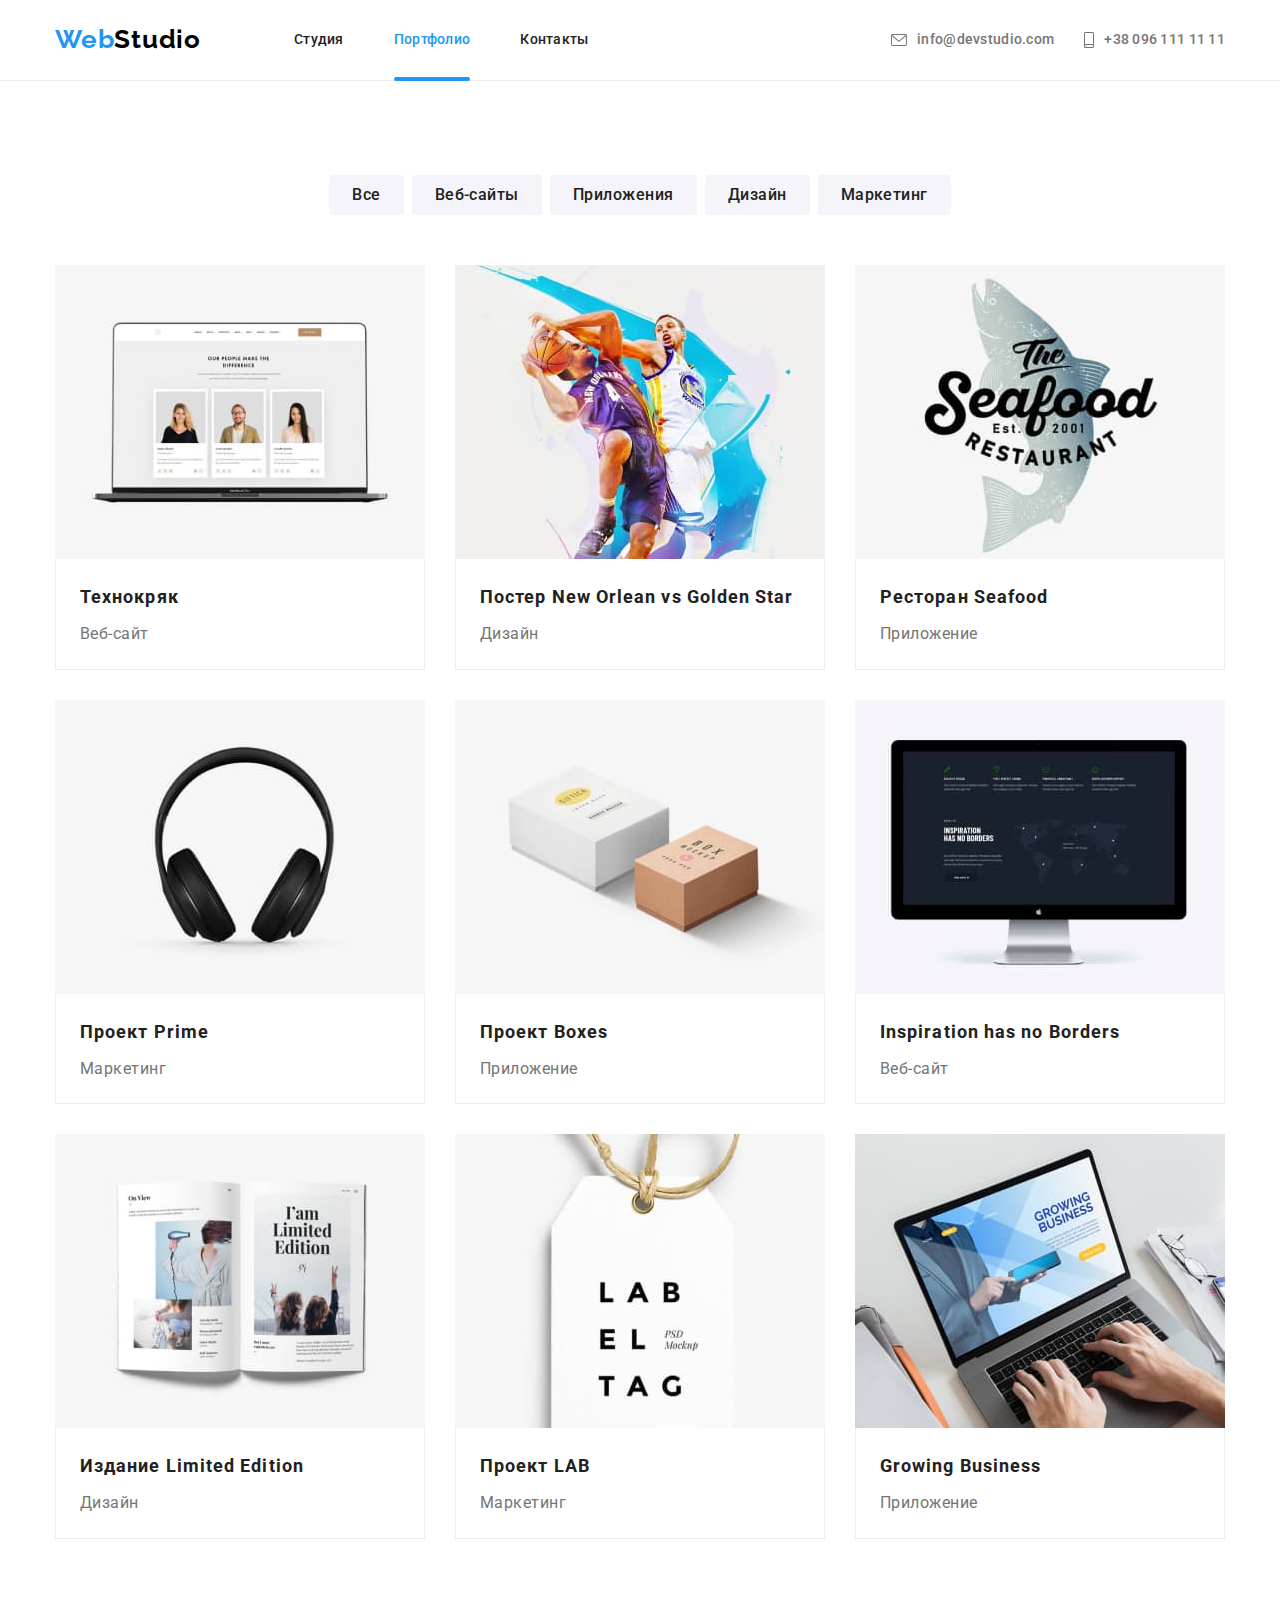
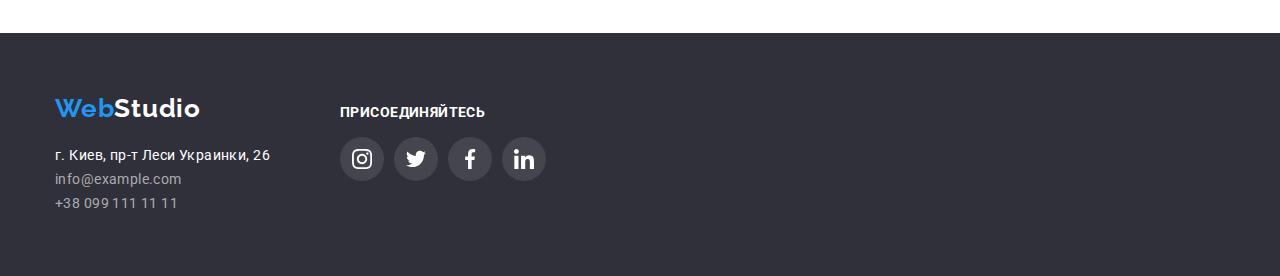
==== portfolio.html @ c2fd263f "Initial commit" ====
<!DOCTYPE html>
<html lang="ru">
  <head>
    <meta charset="UTF-8" />
    <meta http-equiv="X-UA-Compatible" content="IE=edge" />
    <meta name="viewport" content="width=device-width, initial-scale=1.0" />
    <title>Document</title>
    <link rel="preconnect" href="https://fonts.googleapis.com" />
    <link rel="preconnect" href="https://fonts.gstatic.com" crossorigin />
    <link
      href="https://fonts.googleapis.com/css2?family=Raleway:wght@700&family=Roboto:wght@400;500;700;900&display=swap"
      rel="stylesheet"
    />
    <link
      rel="stylesheet"
      href="https://cdn.jsdelivr.net/npm/modern-normalize@1.1.0/modern-normalize.min.css"
    />
    <link rel="stylesheet" href="./css/styles.css" />
  </head>
  <body>
    <!-- Шапка проекта -->
    <header class="header">
      <div class="container site">
        <nav class="site">
          <a class="logo" href=""><span class="logo-primary">Web</span>Studio</a>
          <ul class="site-nav list">
            <li class="item">
              <a class="link" href="./index.html">Студия</a>
            </li>
            <li class="item">
              <a class="link current" href="./portfolio.html">Портфолио</a>
            </li>
            <li class="item">
              <a class="link" href="">Контакты</a>
            </li>
          </ul>
        </nav>
        <ul class="contacts-header list">
          <li class="item">
            <a class="contact link" href="mailto:info@devstudio.com">
              <svg class="icon-header" width="16" height="12">
                <use href="./images/st1/symbol-defs.svg#icon-envelope"></use>
              </svg>
              info@devstudio.com</a
            >
          </li>
          <li class="item">
            <a class="contact link" href="tel:+380961111111">
              <svg class="icon-header" width="10" height="16">
                <use href="./images/st1/symbol-defs.svg#icon-smartphone"></use>
              </svg>
              +38 096 111 11 11</a
            >
          </li>
        </ul>
      </div>
    </header>
    <!-- Тело проекта -->
    <main class="gallery">
      <!--Навигация -->
      <section class="portfoli section">
        <div class="container">
          <ul class="gallery-navigation list">
            <li class="gallery-li">
              <button class="gallery-button here" type="button">Все</button>
            </li>
            <li class="gallery-li">
              <button class="gallery-button" type="button">Веб-сайты</button>
            </li>
            <li class="gallery-li">
              <button class="gallery-button" type="button">Приложения</button>
            </li>
            <li class="gallery-li"><button class="gallery-button" type="button">Дизайн</button></li>
            <li class="gallery-li">
              <button class="gallery-button" type="button">Маркетинг</button>
            </li>
          </ul>

          <!-- Портфолио -->
          <ul class="portfoli-list list">
            <li class="portfoli-items">
              <a class="portfoli-link" href="">
                <div class="portfoli-thumb">
                  <img
                    class="portfoli-img"
                    src="./images/st2/portfolio/img1.jpg"
                    width="370"
                    height="294"
                    alt="Технокряк"
                  />
                  <p class="portfoli-descr">
                    Ресурс предлагает комплексные предложения с разным уровнем функционала и
                    сервисов. Все это позволит посетителю получить исчерпывающие сведения о компании
                    или частном лице.
                  </p>
                </div>
                <div class="portfoli-conteiner">
                  <h2 class="portfoli-title">Технокряк</h2>
                  <p class="portfoli-text">Веб-сайт</p>
                </div>
              </a>
            </li>
            <li class="portfoli-items">
              <a class="portfoli-link" href="">
                <div class="portfoli-thumb">
                  <img
                    class="portfoli-img"
                    src="./images/st2/portfolio/img2.jpg"
                    width="370"
                    height="294"
                    alt="Постер New Orlean vs Golden Star"
                  />
                  <p class="portfoli-descr">
                    Ресурс предлагает комплексные предложения с разным уровнем функционала и
                    сервисов. Все это позволит посетителю получить исчерпывающие сведения о компании
                    или частном лице.
                  </p>
                </div>
                <div class="portfoli-conteiner">
                  <h2 class="portfoli-title">Постер New Orlean vs Golden Star</h2>
                  <p class="portfoli-text">Дизайн</p>
                </div>
              </a>
            </li>
            <li class="portfoli-items">
              <a class="portfoli-link" href="">
                <div class="portfoli-thumb">
                  <img
                    class="portfoli-img"
                    src="./images/st2/portfolio/img3.jpg"
                    width="370"
                    height="294"
                    alt="Ресторан Seafood"
                  />
                  <p class="portfoli-descr">
                    Ресурс предлагает комплексные предложения с разным уровнем функционала и
                    сервисов. Все это позволит посетителю получить исчерпывающие сведения о компании
                    или частном лице.
                  </p>
                </div>
                <div class="portfoli-conteiner">
                  <h2 class="portfoli-title">Ресторан Seafood</h2>
                  <p class="portfoli-text">Приложение</p>
                </div>
              </a>
            </li>
            <li class="portfoli-items">
              <a class="portfoli-link" href="">
                <div class="portfoli-thumb">
                  <img
                    class="portfoli-img"
                    src="./images/st2/portfolio/img4.jpg"
                    width="370"
                    height="294"
                    alt="Проект Prime"
                  />
                  <p class="portfoli-descr">
                    Ресурс предлагает комплексные предложения с разным уровнем функционала и
                    сервисов. Все это позволит посетителю получить исчерпывающие сведения о компании
                    или частном лице.
                  </p>
                </div>
                <div class="portfoli-conteiner">
                  <h2 class="portfoli-title">Проект Prime</h2>
                  <p class="portfoli-text">Маркетинг</p>
                </div>
              </a>
            </li>
            <li class="portfoli-items">
              <a class="portfoli-link" href="">
                <div class="portfoli-thumb">
                  <img
                    class="portfoli-img"
                    src="./images/st2/portfolio/img5.jpg"
                    width="370"
                    height="294"
                    alt="Проект Boxes"
                  />
                  <p class="portfoli-descr">
                    Ресурс предлагает комплексные предложения с разным уровнем функционала и
                    сервисов. Все это позволит посетителю получить исчерпывающие сведения о компании
                    или частном лице.
                  </p>
                </div>
                <div class="portfoli-conteiner">
                  <h2 class="portfoli-title">Проект Boxes</h2>
                  <p class="portfoli-text">Приложение</p>
                </div>
              </a>
            </li>
            <li class="portfoli-items">
              <a class="portfoli-link" href="">
                <div class="portfoli-thumb">
                  <img
                    class="portfoli-img"
                    src="./images/st2/portfolio/img6.jpg"
                    width="370"
                    height="294"
                    alt="Inspiration has no Borders"
                  />
                  <p class="portfoli-descr">
                    Ресурс предлагает комплексные предложения с разным уровнем функционала и
                    сервисов. Все это позволит посетителю получить исчерпывающие сведения о компании
                    или частном лице.
                  </p>
                </div>
                <div class="portfoli-conteiner">
                  <h2 class="portfoli-title">Inspiration has no Borders</h2>
                  <p class="portfoli-text">Веб-сайт</p>
                </div>
              </a>
            </li>
            <li class="portfoli-items">
              <a class="portfoli-link" href="">
                <div class="portfoli-thumb">
                  <img
                    class="portfoli-img"
                    src="./images/st2/portfolio/img7.jpg"
                    width="370"
                    height="294"
                    alt="Издание Limited Edition"
                  />
                  <p class="portfoli-descr">
                    Ресурс предлагает комплексные предложения с разным уровнем функционала и
                    сервисов. Все это позволит посетителю получить исчерпывающие сведения о компании
                    или частном лице.
                  </p>
                </div>
                <div class="portfoli-conteiner">
                  <h2 class="portfoli-title">Издание Limited Edition</h2>
                  <p class="portfoli-text">Дизайн</p>
                </div>
              </a>
            </li>
            <li class="portfoli-items">
              <a class="portfoli-link" href="">
                <div class="portfoli-thumb">
                  <img
                    class="portfoli-img"
                    src="./images/st2/portfolio/img8.jpg"
                    width="370"
                    height="294"
                    alt="Проект LAB"
                  />
                  <p class="portfoli-descr">
                    Ресурс предлагает комплексные предложения с разным уровнем функционала и
                    сервисов. Все это позволит посетителю получить исчерпывающие сведения о компании
                    или частном лице.
                  </p>
                </div>
                <div class="portfoli-conteiner">
                  <h2 class="portfoli-title">Проект LAB</h2>
                  <p class="portfoli-text">Маркетинг</p>
                </div>
              </a>
            </li>
            <li class="portfoli-items">
              <a class="portfoli-link" href="">
                <div class="portfoli-thumb">
                  <img
                    class="portfoli-img"
                    src="./images/st2/portfolio/img9.jpg"
                    width="370"
                    height="294"
                    alt="Growing Business"
                  />
                  <p class="portfoli-descr">
                    Ресурс предлагает комплексные предложения с разным уровнем функционала и
                    сервисов. Все это позволит посетителю получить исчерпывающие сведения о компании
                    или частном лице.
                  </p>
                </div>
                <div class="portfoli-conteiner">
                  <h2 class="portfoli-title">Growing Business</h2>
                  <p class="portfoli-text">Приложение</p>
                </div>
              </a>
            </li>
          </ul>
        </div>
      </section>
    </main>
    <!-- Подвал проекта -->
    <footer class="footer">
      <div class="container">
        <div class="footer-list">
          <a class="logo-secondary" href=""><span class="logo-primary">Web</span>Studio</a>
          <address class="contacts-footer">
            <ul class="contacts-footer-list list">
              <li>
                <a class="address-link" href="" target="_blank" rel="noopener noreferrer"
                  >г. Киев, пр-т Леси Украинки, 26
                </a>
              </li>
              <li><a class="link" href="mailtoinfo@example.com">info@example.com</a></li>
              <li><a class="link" href="tel:+380991111111">+38 099 111 11 11</a></li>
            </ul>
          </address>
        </div>
        <div class="footer-list">
          <h3 class="socials-title">присоединяйтесь</h3>
          <ul class="socials-media list">
            <li class="socials-item">
              <a class="socials-link" href="">
                <svg class="socials-icons" width="20" height="20">
                  <use href="./images/st1/symbol-defs.svg#icon-instagram"></use>
                </svg>
              </a>
            </li>
            <li class="socials-item">
              <a class="socials-link" href="">
                <svg class="socials-icons" width="20" height="20">
                  <use href="./images/st1/symbol-defs.svg#icon-twitter"></use>
                </svg>
              </a>
            </li>
            <li class="socials-item">
              <a class="socials-link" href="">
                <svg class="socials-icons" width="20" height="20">
                  <use href="./images/st1/symbol-defs.svg#icon-facebook"></use>
                </svg>
              </a>
            </li>
            <li class="socials-item">
              <a class="socials-link" href="">
                <svg class="socials-icons" width="20" height="20">
                  <use href="./images/st1/symbol-defs.svg#icon-linkedin"></use>
                </svg>
              </a>
            </li>
          </ul>
        </div>
      </div>
    </footer>
  </body>
</html>
---- css/styles.css ----
/* font-family: 'Raleway', sans-serif;
font-family: 'Roboto', sans-serif; */

:root {
  --primary-text-color: #757575;
  --title-text-color: #212121;
  --hidden-text-color: #ffffff;
  --visible-text-color: #000000;
  --overlay-text-color: rgba(255, 255, 255, 0.6);

  --accent-color: #2196f3;
  --accent-active-color: #188ce8;
  --portfoli-conteiner: #eeeeee;

  --first-bg-color: #2f303a;
  --second-bg-color: #f5f4fa;

  --primary-icon-color: #afb1b8;
  --overlay-icon-color: rgba(255, 255, 255, 0.1);

  --animation-hover: 250ms cubic-bezier(0.4, 0, 0.2, 1);
}

img {
  display: block;
}
.list {
  list-style: none;
}

h1,
h2,
h3,
h4,
h5,
h6,
ul,
p {
  padding: 0;
  margin: 0;
}
a {
  text-decoration: none;
}

body {
  font-family: 'Roboto', sans-serif;
  font-size: 14px;
  color: var(--primary-text-color);
}
.container {
  width: 1200px;
  padding-left: 15px;
  padding-right: 15px;
  margin-left: auto;
  margin-right: auto;
}
.section {
  padding-top: 94px;
  padding-bottom: 94px;
}

/* header */

.header {
  display: flex;
  background: #ffffff;
  border-bottom: 1px solid #ececec;
}

.site {
  display: flex;
  align-items: center;
  height: 100%;
}

.header-container {
  display: flex;
  justify-content: space-between;
  align-items: center;
}

.logo {
  font-family: 'Raleway', sans-serif;
  font-weight: 700;
  font-size: 26px;
  line-height: 1.2;
  letter-spacing: 0.03em;
  color: var(--visible-text-color);
}

.logo-primary {
  color: var(--accent-color);
}
.logo-secondary {
  font-family: 'Raleway', sans-serif;
  font-weight: 700;
  font-size: 26px;
  line-height: 1.19;
  letter-spacing: 0.03em;
  color: var(--hidden-text-color);
}

/* site-nav */
.site-nav {
  display: flex;
  align-items: center;
  justify-content: flex-start;
  box-sizing: content-box;
  height: 100%;
  margin-left: 93px;
}

.site-nav .item + .item {
  margin-left: 50px;
}

.site-nav .link {
  display: flex;
  padding-top: 32px;
  padding-bottom: 32px;
  color: var(--title-text-color);
  font-weight: 500;
  line-height: 1.14;
  letter-spacing: 0.02em;

  transition: color var(--animation-hover);
}

.site-nav .link {
  position: relative;
}

.site-nav .link:hover,
.site-nav .link:focus {
  color: var(--accent-color);
}

.site-nav .link.current {
  color: var(--accent-color);
}

.current:after {
  position: absolute;
  content: '';
  left: 0;
  bottom: -1px;
  display: block;
  width: 100%;
  height: 4px;
  background: var(--accent-color);
  border-radius: 2px;
}

.contacts-header {
  display: flex;
  margin-left: auto;
}

.contact {
  display: inline-flex;
  justify-content: center;
  align-items: center;
}

.contacts-header .item {
  display: flex;
}

.icon-header {
  margin-right: 10px;
  background-repeat: no-repeat;
  background-position: center;
  background-size: contain;
  fill: var(--primary-text-color);
  cursor: pointer;
  transition: fill var(--animation-hover);
}

.item:hover .icon-header,
.item:focus .icon-header {
  fill: var(--accent-color);
}

.item-envelope {
  margin-right: 30px;
}

.contacts-header .item + .item {
  margin-left: 30px;
}
.contacts-header .item {
  display: block;
}

.contacts-header .link {
  font-weight: 500;
  line-height: 1.14;
  letter-spacing: 0.02em;
  padding-top: 32px;
  padding-bottom: 32px;
  color: var(--primary-text-color);
  transition: color var(--animation-hover);
}

.contacts-header .link:hover,
.contacts-header .link:focus {
  color: var(--accent-color);
}

/* hero */
.hero {
  max-width: 1600px;
  height: 600px;
  margin-left: auto;
  margin-right: auto;
  padding-top: 200px;
  padding-bottom: 200px;
  text-align: center;
  background-color: var(--first-bg-color);
  background-image: linear-gradient(to right, rgba(47, 48, 58, 0.4), rgba(47, 48, 58, 0.4)),
    url(../images/st1/hero/hero.jpg);
  background-repeat: no-repeat;
  background-position: center;
  background-size: cover;
}

.hero-title {
  width: 696px;
  margin-left: auto;
  margin-right: auto;
  margin-bottom: 30px;
  color: var(--hidden-text-color);
  font-weight: 900;
  font-size: 44px;
  line-height: 1.36;
  letter-spacing: 0.06em;
  text-transform: uppercase;
}

/* button */
.hero-button {
  display: inline-block;
  border: 1px solid transparent;
  border-radius: 4px;
  padding: 10px 32px;
  min-width: 200px;

  color: var(--hidden-text-color);
  background-color: var(--accent-color);

  font-weight: 700;
  font-size: 16px;
  line-height: 1.88;
  align-items: center;
  text-align: center;
  letter-spacing: 0.06em;
  transition: background-color var(--animation-hover);
}

.hero-button:hover,
.hero-button:focus {
  background-color: var(--accent-active-color);
}

/* feature */
.feature-list {
  display: flex;
  flex-wrap: wrap;
  justify-content: space-between;
}

.feature-items {
  width: 270px;
  margin-right: 30px;
}

.feature-items:nth-child(4n) {
  margin-right: 0px;
}

.feature-items .badge {
  display: flex;
  align-items: center;
  justify-content: center;
  min-width: 270px;
  min-height: 120px;
  margin-bottom: 30px;
  background: var(--second-bg-color);
  border-radius: 4px;
}

.feature .feature-title {
  margin-bottom: 10px;
  font-weight: 700;
  font-size: 14px;
  line-height: 1.14;
  letter-spacing: 0.03em;
  text-transform: uppercase;
  color: var(--title-text-color);
}

.feature .feature-text {
  font-weight: 400;
  line-height: 1.71;
  letter-spacing: 0.03em;
}
/* activity */

.activity {
  padding-bottom: 94px;
}

.activity-title {
  margin-bottom: 50px;
  font-weight: 700;
  font-size: 36px;
  line-height: 1.17;
  text-align: center;
  letter-spacing: 0.03em;
  color: var(--title-text-color);
}
.activity-list {
  display: flex;
  flex-wrap: wrap;
  justify-content: space-between;
}
.activity-list .activity-items + .activity-items {
  margin-left: 30px;
}

.activity-thumb {
  position: relative;
}
.activity-descr {
  display: flex;
  align-items: center;
  justify-content: center;

  width: 100%;
  height: 70px;
  position: absolute;
  left: 0;
  bottom: 0;
  font-family: 'Roboto', sans-serif;
  font-style: normal;
  font-weight: 700;
  font-size: 14px;
  line-height: 1.14;
  text-align: center;
  letter-spacing: 0.03em;
  text-transform: uppercase;
  color: var(--hidden-text-color);
  background: rgba(47, 48, 58, 0.8);
}

/* team */

.team {
  background-color: var(--second-bg-color);
}

.team-title {
  margin-bottom: 50px;
  font-weight: 700;
  font-size: 36px;
  line-height: 1.17;
  text-align: center;
  letter-spacing: 0.03em;
  color: var(--title-text-color);
}
.team-list {
  display: flex;
  flex-wrap: wrap;
  justify-content: space-between;
}

.team-items {
  margin-right: 30px;
  background: #ffffff;
  box-shadow: 0px 1px 3px rgba(0, 0, 0, 0.12), 0px 1px 1px rgba(0, 0, 0, 0.14),
    0px 2px 1px rgba(0, 0, 0, 0.2);
  border-radius: 0px 0px 4px 4px;
}

.team-items:nth-child(4n) {
  margin-right: 0px;
}

.team-sign {
  padding-bottom: 30px;
  padding-top: 30px;
}

.team-subject {
  font-weight: 500;
  font-size: 16px;
  line-height: 1.19;
  text-align: center;
  letter-spacing: 0.03em;
  color: var(--title-text-color);
}
.team-text {
  margin-top: 10px;
  font-weight: 400;
  font-size: 16px;
  line-height: 1.19;
  text-align: center;
  letter-spacing: 0.03em;
}

.team-media {
  display: flex;
  justify-content: center;
  margin-top: 16px;
}

.team-item:not(:last-child) {
  margin-right: 10px;
}

.team-item {
  border-radius: 50%;
  transition: background-color var(--animation-hover);
}

.team-link {
  display: flex;
  justify-content: center;
  align-items: center;
  width: 44px;
  height: 44px;
  fill: var(--primary-icon-color);
  transition: fill var(--animation-hover);
}

.team-item:hover,
.team-item:focus {
  background-color: var(--accent-color);
}

.team-item:hover .team-link,
.team-item:focus .team-link {
  fill: var(--hidden-text-color);
}

/* customers */

.customers-title {
  font-weight: 700;
  font-size: 36px;
  line-height: 1.17;
  text-align: center;
  letter-spacing: 0.03em;
  color: var(--title-text-color);
}

.customers-list {
  display: flex;
  justify-content: center;
  margin-top: 50px;
}

.customers-items:not(:last-child) {
  margin-right: 30px;
}

.customers-items {
  border: 1px solid var(--primary-icon-color);
  border-radius: 4px;
  width: 170px;
  height: 92px;
  transition: border var(--animation-hover);
}

.customers-link {
  display: flex;
  justify-content: center;
  align-items: center;
  width: 100%;
  height: 100%;
  fill: var(--primary-icon-color);
  transition: fill var(--animation-hover);
}

.customers-items:hover .customers-link,
.customers-items:focus .customers-link {
  fill: var(--accent-color);
}

.customers-items:hover,
.customers-items:focus {
  border: 1px solid var(--accent-color);
}

/* footer */

.footer {
  padding-top: 60px;
  padding-bottom: 60px;
  background-color: var(--first-bg-color);
}
.footer .logo-secondary {
  display: inline-block;
}
.contacts-footer {
  margin-top: 20px;
}
.contacts-footer .address-link {
  font-weight: 400;
  line-height: 1.71;
  letter-spacing: 0.03em;
  color: var(--hidden-text-color);
  font-style: normal;
}

.contacts-footer .link {
  margin-top: 9px;
  font-weight: 400;
  line-height: 1.71;
  letter-spacing: 0.03em;
  color: var(--overlay-text-color);
  font-style: normal;
  transition: color var(--animation-hover);
}
.contacts-footer .link:hover,
.contacts-footer .link:focus {
  color: var(--hidden-text-color);
}

.footer .container {
  display: flex;
  align-items: baseline;
}

.footer-address {
  list-style: none;
  margin-right: 70px;
}

.container .footer-list:not(:last-child) {
  list-style: none;
  margin-right: 70px;
}

/* socials */

.socials-title {
  font-weight: 700;
  font-size: 14px;
  line-height: 1.14;
  letter-spacing: 0.03em;
  text-transform: uppercase;
  color: var(--hidden-text-color);
}

.socials-media {
  display: flex;
  justify-content: center;
  margin-top: 16px;
}

.socials-item:not(:last-child) {
  margin-right: 10px;
}

.socials-item {
  border-radius: 50%;
  background: var(--overlay-icon-color);
  transition: background-color var(--animation-hover);
}

.socials-link {
  display: flex;
  justify-content: center;
  align-items: center;
  width: 44px;
  height: 44px;
  fill: var(--hidden-text-color);
}

.socials-item:hover,
.socials-item:focus {
  background-color: var(--accent-color);
}

/* Модальное окно */

.backdrop {
  position: fixed;
  width: 100vw;
  height: 100vh;
  top: 0;
  left: 50%;
  transform: translateX(-50%);
  background-color: rgba(0, 0, 0, 0.2);
  opacity: 1;
  visibility: visible;
  pointer-events: initial;

  transition: opacity var(--animation-hover), visibility var(--animation-hover);
}

.is-hidden {
  opacity: 0;
  visibility: hidden;
  pointer-events: none;
}

.modal-wrapper {
  position: absolute;
  top: 50%;
  left: 50%;

  width: 530px;
  height: 580px;

  transform: translate(-50%, -50%);
  background: var(--hidden-text-color);
  box-shadow: 0px 1px 3px rgba(0, 0, 0, 0.12), 0px 1px 1px rgba(0, 0, 0, 0.14),
    0px 2px 1px rgba(0, 0, 0, 0.2);
  border-radius: 4px;
}

.modal-btn {
  display: flex;
  align-items: center;
  position: fixed;
  width: 30px;
  height: 30px;
  top: 8px;
  right: 8px;
  border-radius: 50%;
  background-color: var(--hidden-text-color);

  border: 1px solid rgba(0, 0, 0, 0.1);
  box-sizing: border-box;
  cursor: pointer;
}

/* gallery */

.gallery-navigation {
  display: flex;
  justify-content: center;
}

.gallery-li:nth-child(n + 2) {
  margin-left: 8px;
}
.gallery-button {
  display: inline-block;
  border: 1px solid transparent;
  border-radius: 4px;
  padding: 6px 22px;
  min-width: 73px;
  color: var(--title-text-color);
  background-color: var(--second-bg-color);
  font-weight: 500;
  font-size: 16px;
  line-height: 1.62;
  text-align: center;
  letter-spacing: 0.03em;
  cursor: pointer;
  transition: color var(--animation-hover), background-color var(--animation-hover),
    box-shadow var(--animation-hover);
}

.gallery-button:focus,
.gallery-button:hover {
  background-color: var(--accent-color);
  color: var(--hidden-text-color);
  box-shadow: 0px 3px 1px rgba(0, 0, 0, 0.1), 0px 1px 2px rgba(0, 0, 0, 0.08),
    0px 2px 2px rgba(0, 0, 0, 0.12);
}

.portfoli-list {
  margin-top: 50px;
  display: flex;
  flex-wrap: wrap;
}

.portfoli-items {
  width: 370px;
  margin-right: 30px;
  margin-bottom: 30px;
}

.portfoli-link {
  display: block;
  position: relative;
  transition: box-shadow var(--animation-hover);
}
.portfoli-link:hover,
.portfoli-link:focus {
  box-shadow: 0px 1px 1px rgba(0, 0, 0, 0.12), 0px 4px 4px rgba(0, 0, 0, 0.06),
    1px 4px 6px rgba(0, 0, 0, 0.16);
}

.portfoli-thumb {
  position: relative;
  overflow: hidden;
}

.portfoli-descr {
  display: flex;
  align-items: center;
  justify-content: center;

  width: 100%;
  height: 100%;
  position: absolute;
  left: 0;
  bottom: 0;

  padding: 24px;

  font-family: 'Roboto', sans-serif;
  font-style: normal;
  font-weight: 400;
  font-size: 18px;
  line-height: 1.56;
  letter-spacing: 0.03em;

  color: var(--hidden-text-color);
  background: rgba(33, 150, 243, 0.9);

  transform: translateY(100%);
  transition: transform var(--animation-hover);
}

.portfoli-link:hover .portfoli-descr,
.portfoli-link:focus .portfoli-descr {
  transform: translateY(0);
}

.portfoli-items:nth-child(3n) {
  margin-right: 0;
}

.portfoli-items:nth-last-child(-n + 3) {
  margin-bottom: 0;
}

.portfoli-title {
  font-weight: 700;
  font-size: 18px;
  line-height: 2;
  letter-spacing: 0.06em;
  color: var(--title-text-color);
}

.portfoli-text {
  margin-top: 4px;
  font-weight: 400;
  font-size: 16px;
  line-height: 1.86;
  letter-spacing: 0.03em;
  color: var(--primary-text-color);
}

.portfoli-conteiner {
  padding: 20px 24px;
  border-left: 1px solid var(--portfoli-conteiner);
  border-right: 1px solid var(--portfoli-conteiner);
  border-bottom: 1px solid var(--portfoli-conteiner);
}
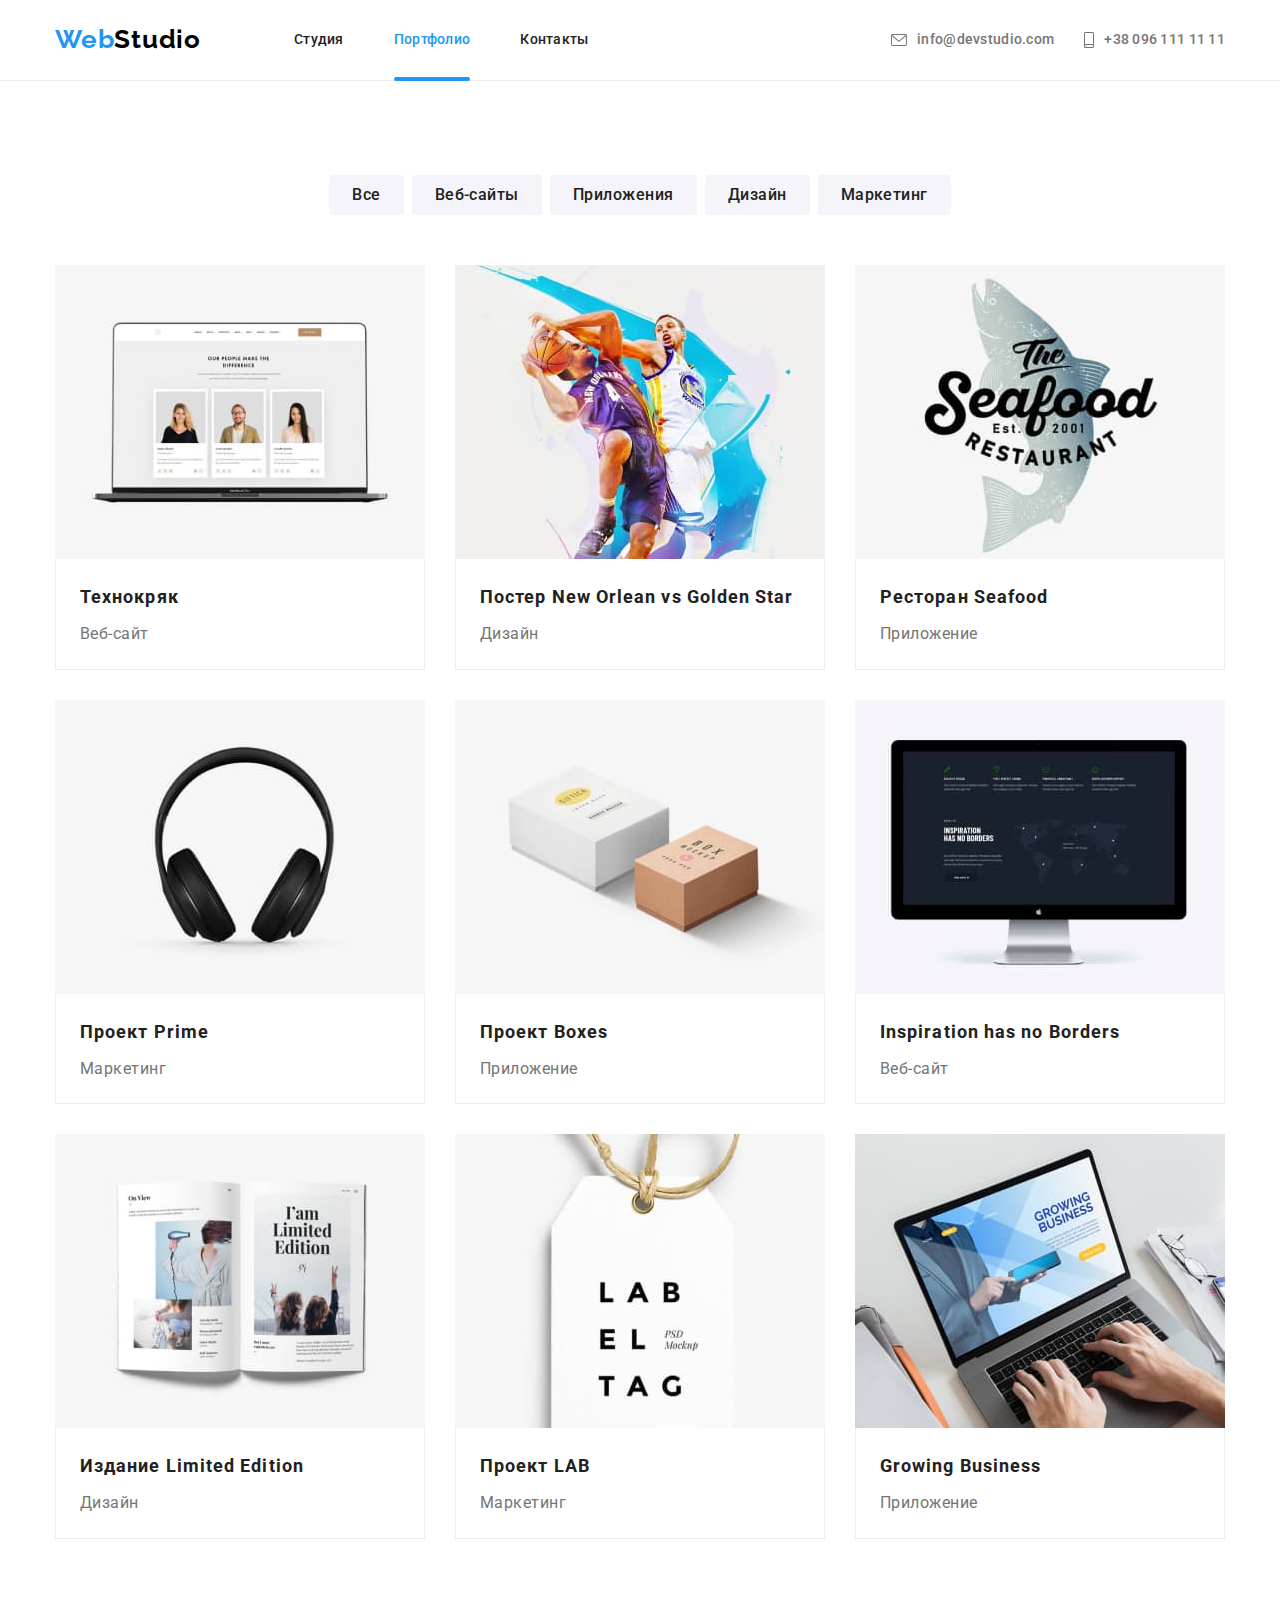
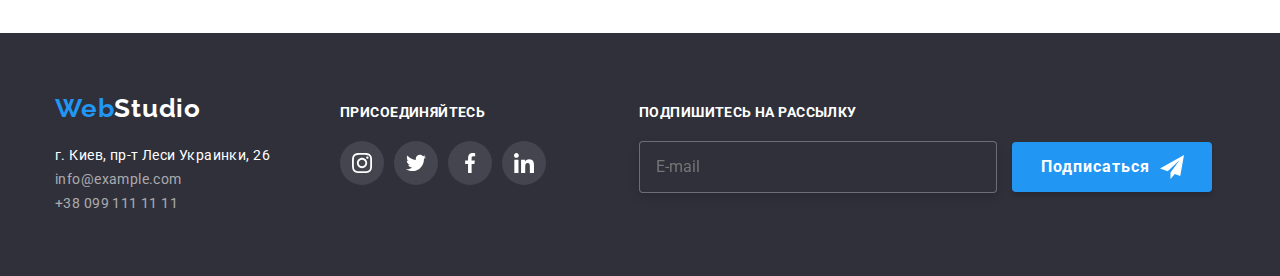
==== commit 3320f262: "добавляет подпишитесь на рассылку в портфолио" ====
--- a/portfolio.html
+++ b/portfolio.html
@@ -330,6 +330,26 @@
             </li>
           </ul>
         </div>
+        <div class="footer-list">
+          <form class="subscribe-form" name="subscribe" action="">
+            <p class="subscribe-title">Подпишитесь на рассылку</p>
+            <label for="user_email"></label>
+            <input
+              class="subscribe-email"
+              type="email"
+              name="email"
+              id="user_email"
+              required
+              placeholder="E-mail"
+            />
+            <button class="subscribe-button" type="submit">
+              Подписаться
+              <svg class="subscribe-icon" width="24" height="24">
+                <use href="./images/st1/symbol-defs.svg#icon-icon-send"></use>
+              </svg>
+            </button>
+          </form>
+        </div>
       </div>
     </footer>
   </body>
--- a/css/styles.css
+++ b/css/styles.css
@@ -538,11 +538,20 @@
   margin-right: 70px;
 }
 
-.container .footer-list:not(:last-child) {
+.container .footer-list:first-child {
   list-style: none;
   margin-right: 70px;
 }
 
+.container .footer-list:nth-child(2) {
+  list-style: none;
+  margin-right: 93px;
+}
+
+.container .footer-list:last-child {
+  margin-right: 0;
+}
+
 /* socials */
 
 .socials-title {
@@ -557,7 +566,7 @@
 .socials-media {
   display: flex;
   justify-content: center;
-  margin-top: 16px;
+  margin-top: 20px;
 }
 
 .socials-item:not(:last-child) {
@@ -582,6 +591,80 @@
 .socials-item:hover,
 .socials-item:focus {
   background-color: var(--accent-color);
+}
+
+.subscribe-title {
+  font-weight: 700;
+  font-size: 14px;
+  line-height: 1.14;
+  letter-spacing: 0.03em;
+  text-transform: uppercase;
+  color: var(--hidden-text-color);
+  margin-bottom: 20px;
+}
+
+.subscribe-email {
+  font-size: 16px;
+  line-height: 1.25;
+  padding-left: 16px;
+  padding-top: 15px;
+  padding-bottom: 15px;
+  margin-right: 12px;
+  min-width: 358px;
+  min-height: 50px;
+  border: 1px solid rgba(255, 255, 255, 0.3);
+  border-radius: 4px;
+  filter: drop-shadow(0px 4px 4px rgba(0, 0, 0, 0.15));
+  width: 358px;
+  background-color: var(--first-bg-color);
+  cursor: pointer;
+}
+
+.subscribe-email:focus {
+  outline: transparent;
+  background: transparent;
+}
+
+.subscribe-button {
+  position: relative;
+  display: inline-block;
+  border: 1px solid transparent;
+  border-radius: 4px;
+  padding: 10px 32px;
+  min-width: 200px;
+  font-family: 'Roboto', sans-serif;
+  font-style: normal;
+  font-weight: 700;
+  font-size: 16px;
+  line-height: 1.88;
+  letter-spacing: 0.06em;
+  text-align: left;
+  padding-right: 28px;
+  padding-left: 29px;
+  padding-top: 10px;
+  padding-bottom: 10px;
+  min-width: 200px;
+  border: none;
+  border-radius: 4px;
+  cursor: pointer;
+  color: var(--hidden-text-color);
+  background-color: var(--accent-color);
+  box-shadow: 0px 4px 4px rgba(0, 0, 0, 0.15);
+  transition: background-color var(--animation-hover);
+}
+
+.subscribe-button:hover,
+.subscribe-button:focus {
+  background-color: var(--accent-active-color);
+}
+
+.subscribe-icon {
+  position: absolute;
+  bottom: 13px;
+  right: 28px;
+  width: 24px;
+  height: 24px;
+  cursor: pointer;
 }
 
 /* Модальное окно */
@@ -662,6 +745,7 @@
   text-align: center;
   letter-spacing: 0.03em;
   cursor: pointer;
+
   transition: color var(--animation-hover), background-color var(--animation-hover),
     box-shadow var(--animation-hover);
 }
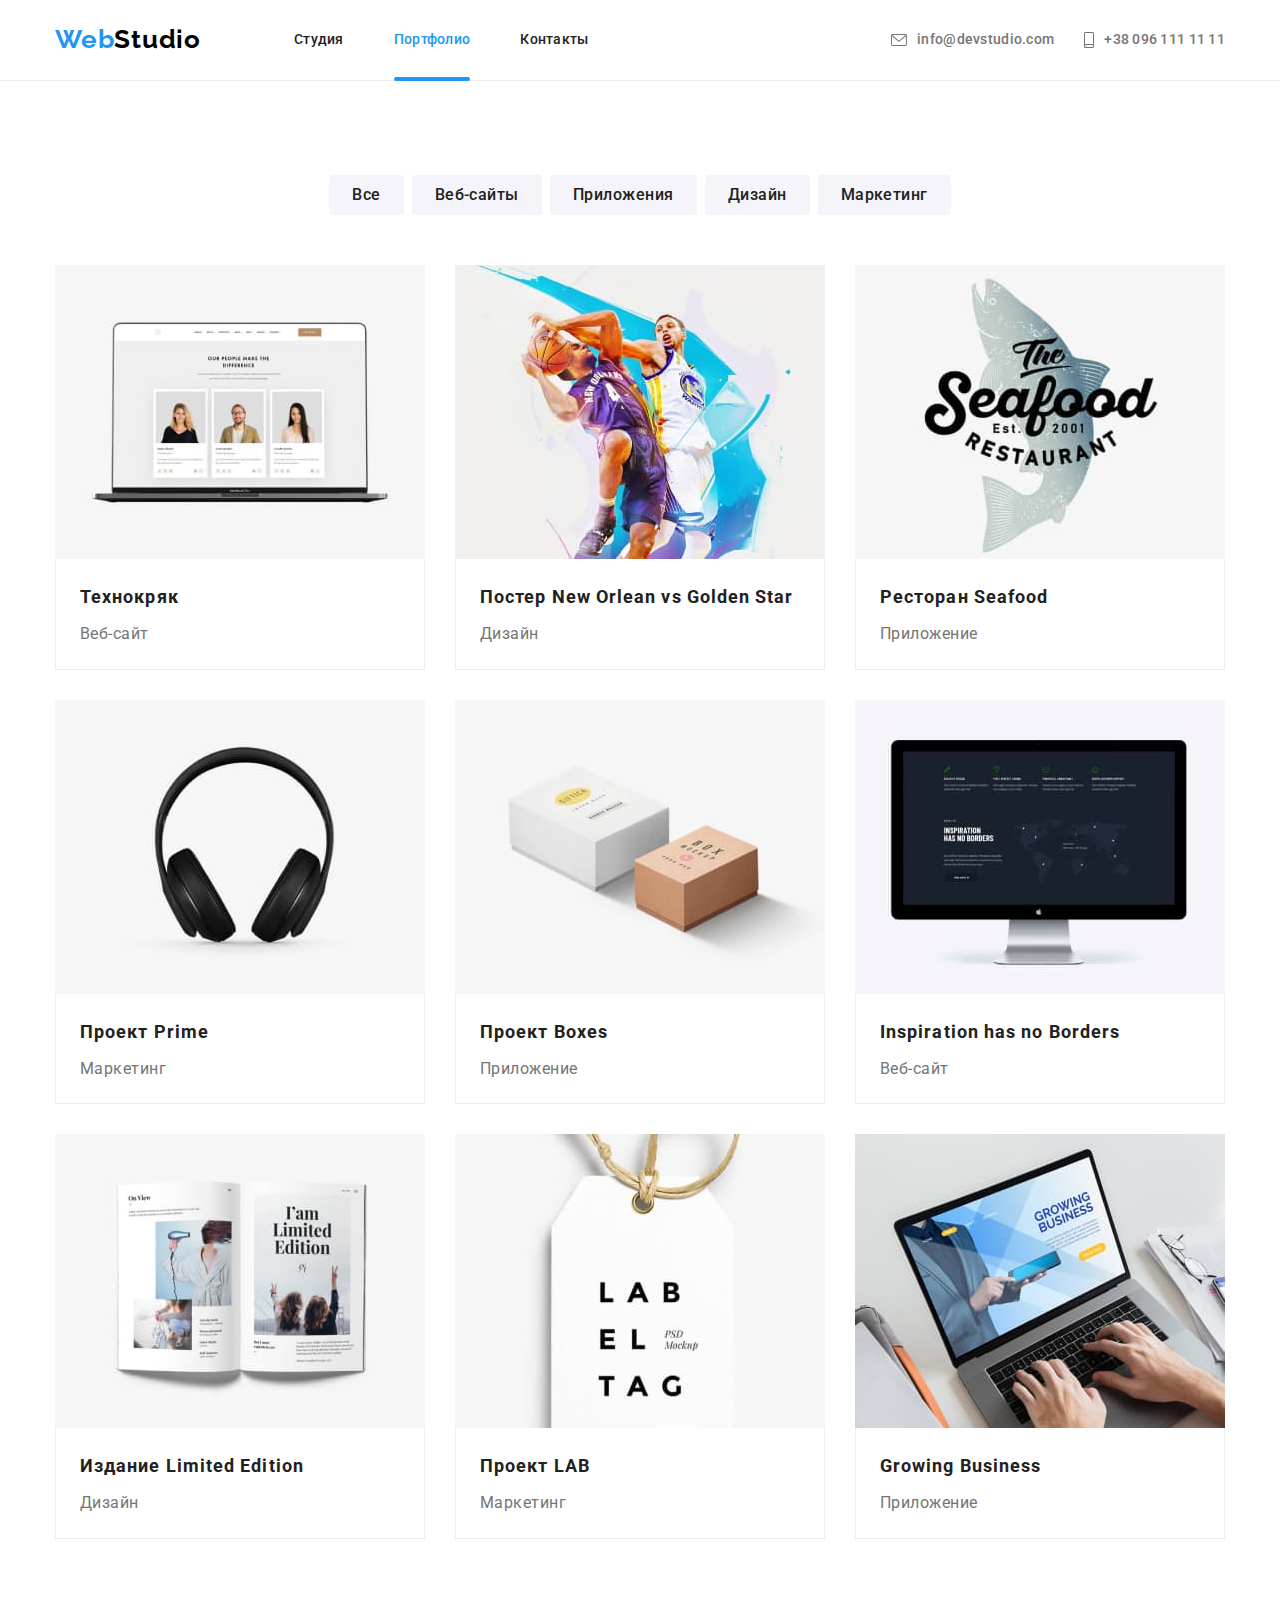
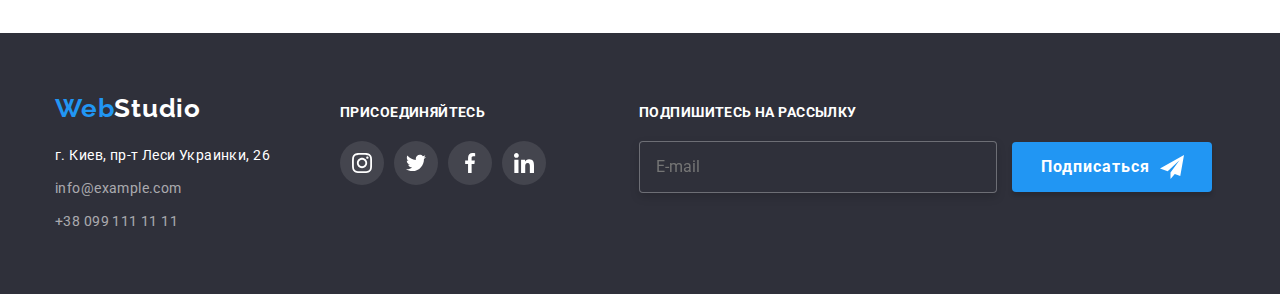
==== commit 79d375f1: "замолняет меню модального окно" ====
--- a/portfolio.html
+++ b/portfolio.html
@@ -287,13 +287,17 @@
           <a class="logo-secondary" href=""><span class="logo-primary">Web</span>Studio</a>
           <address class="contacts-footer">
             <ul class="contacts-footer-list list">
-              <li>
+              <li class="contacts-item">
                 <a class="address-link" href="" target="_blank" rel="noopener noreferrer"
                   >г. Киев, пр-т Леси Украинки, 26
                 </a>
               </li>
-              <li><a class="link" href="mailtoinfo@example.com">info@example.com</a></li>
-              <li><a class="link" href="tel:+380991111111">+38 099 111 11 11</a></li>
+              <li class="contacts-item">
+                <a class="link" href="mailtoinfo@example.com">info@example.com</a>
+              </li>
+              <li class="contacts-item">
+                <a class="link" href="tel:+380991111111">+38 099 111 11 11</a>
+              </li>
             </ul>
           </address>
         </div>
--- a/css/styles.css
+++ b/css/styles.css
@@ -513,6 +513,9 @@
   color: var(--hidden-text-color);
   font-style: normal;
 }
+.contacts-item {
+  margin-top: 9px;
+}
 
 .contacts-footer .link {
   margin-top: 9px;
@@ -523,6 +526,7 @@
   font-style: normal;
   transition: color var(--animation-hover);
 }
+
 .contacts-footer .link:hover,
 .contacts-footer .link:focus {
   color: var(--hidden-text-color);
@@ -695,8 +699,9 @@
   top: 50%;
   left: 50%;
 
-  width: 530px;
-  height: 580px;
+  width: 528px;
+  height: 581px;
+  padding: 40px;
 
   transform: translate(-50%, -50%);
   background: var(--hidden-text-color);
@@ -719,6 +724,198 @@
   border: 1px solid rgba(0, 0, 0, 0.1);
   box-sizing: border-box;
   cursor: pointer;
+}
+
+.modal-title {
+  font-size: 20px;
+  line-height: 1.15;
+  text-align: center;
+  letter-spacing: 0.03em;
+
+  margin-bottom: 12px;
+
+  color: var(--title-text-color);
+}
+.modal-label {
+  position: relative;
+  display: flex;
+  flex-direction: column;
+  font-size: 12px;
+  line-height: 1.16;
+  letter-spacing: 0.01em;
+
+  margin-bottom: 10px;
+
+  color: var(--primary-text-color);
+}
+
+.modal-label:nth-child(5) {
+  margin-bottom: 0;
+}
+.modal-input {
+  position: relative;
+  margin-top: 4px;
+  height: 40px;
+  padding: 12px 0 12px 42px;
+
+  border: 1px solid rgba(33, 33, 33, 0.2);
+  border-radius: 4px;
+
+  cursor: pointer;
+
+  transition: border var(--animation-hover);
+}
+
+.modal-input:focus,
+.comment:focus {
+  outline: transparent;
+  border: 1px solid #2196f3;
+}
+
+.modal-icon {
+  position: absolute;
+  bottom: 11px;
+  left: 12px;
+
+  width: 18px;
+  height: 18px;
+}
+
+.modal-input:focus + .modal-icon {
+  fill: var(--accent-color);
+  transition: fill var(--animation-hover);
+}
+
+.comment {
+  height: 120px;
+  font-size: 12px;
+  line-height: 1.16;
+  letter-spacing: 0.01em;
+  padding: 12px 16px;
+  margin-top: 4px;
+  resize: none;
+
+  border: 1px solid rgba(33, 33, 33, 0.2);
+  border-radius: 4px;
+  cursor: pointer;
+
+  transition: border var(--animation-hover);
+}
+
+.comment::placeholder {
+  font-size: 12px;
+  line-height: 1.16;
+  letter-spacing: 0.01em;
+
+  color: rgba(117, 117, 117, 0.5);
+}
+
+.modal-checkbox {
+  position: relative;
+  display: block;
+  margin-top: 20px;
+  margin-bottom: 30px;
+  text-align: right;
+
+  padding-right: 11px;
+  padding-left: 12px;
+
+  line-height: 1.71;
+
+  letter-spacing: 0.03em;
+
+  color: var(--primary-text-color);
+}
+
+.checkbox {
+  position: relative;
+  width: 1px;
+  height: 1px;
+  margin: -1px;
+  border: 0;
+  padding: 0;
+  clip: rect(0 0 0 0);
+  overflow: hidden;
+}
+
+.checkbox-icon {
+  position: absolute;
+  left: 12px;
+  top: 50%;
+
+  width: 16px;
+  height: 15px;
+
+  background-color: var(--hidden-text-color);
+  border: 2px solid var(--title-text-color);
+  border-radius: 2px;
+
+  transform: translateY(-50%);
+  opacity: 1;
+  transition: opacity var(--animation-hover);
+}
+
+.checkbox:checked + .checkbox-icon {
+  opacity: 0;
+}
+
+.check-icon {
+  display: inline-block;
+  position: absolute;
+  top: 50%;
+  left: 12px;
+
+  width: 16px;
+  height: 15px;
+
+  transform: translateY(-50%);
+  background-color: var(--accent-color);
+  fill: var(--hidden-text-color);
+  border-radius: 2px;
+
+  opacity: 0;
+  transition: opacity var(--animation-hover);
+}
+
+.checkbox:checked ~ .check-icon {
+  opacity: 1;
+}
+
+.checkbox-link {
+  text-decoration-line: underline;
+  color: var(--accent-color);
+}
+
+.submit-btn {
+  display: block;
+  font-weight: 700;
+  font-size: 16px;
+  line-height: 1.88;
+  text-align: center;
+  letter-spacing: 0.06em;
+
+  padding: 10px 55px 10px 56px;
+  margin-left: auto;
+  margin-right: auto;
+
+  color: var(--hidden-text-color);
+  background: var(--accent-color);
+  box-shadow: 0px 4px 4px rgba(0, 0, 0, 0.15);
+  border-radius: 4px;
+  border: transparent;
+
+  cursor: pointer;
+
+  transition: background var(--animation-hover);
+}
+
+.submit-btn:hover {
+  background: var(--accent-active-color);
+}
+
+.submit-btn:focus {
+  background: var(--accent-active-color);
+  outline: transparent;
 }
 
 /* gallery */
